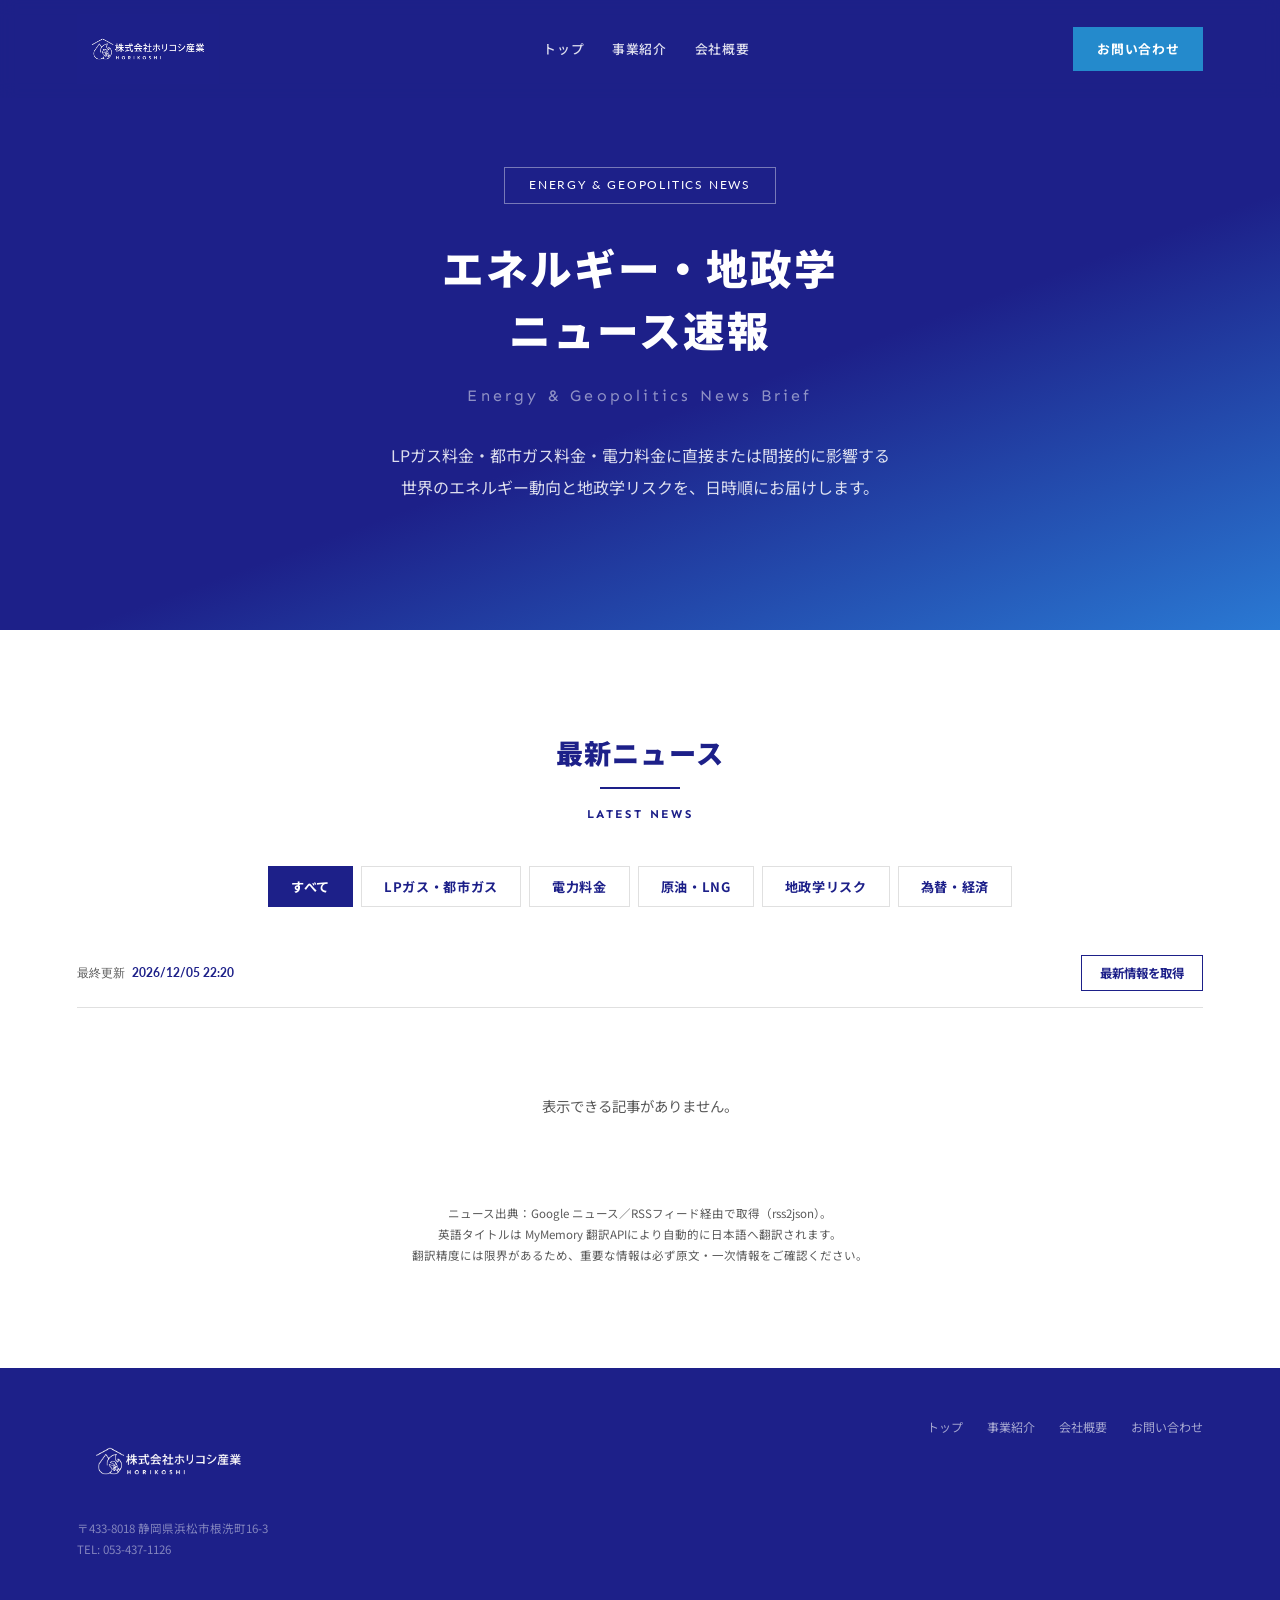
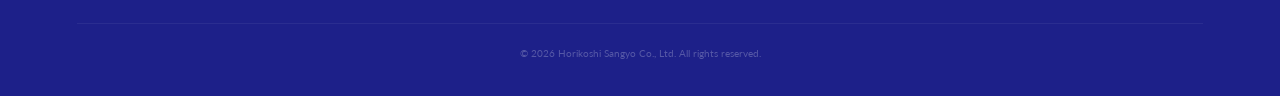
==== index.html @ 0e4b800c "test" ====
<!DOCTYPE html>
<html lang="ja">
<head>
  <meta charset="UTF-8">
  <meta name="viewport" content="width=device-width, initial-scale=1.0">
  <title>エネルギー・地政学ニュース | ホリコシ産業株式会社</title>
  <meta name="description" content="LPガス・都市ガス・電力料金に影響を与えるエネルギー・地政学ニュースを日本語で日時順にお届けします。">
  <link rel="icon" type="image/png" href="assets/images/favicon.png">

  <link rel="preconnect" href="https://fonts.googleapis.com">
  <link rel="preconnect" href="https://fonts.gstatic.com" crossorigin>
  <link href="https://fonts.googleapis.com/css2?family=Lato:ital,wght@0,300;0,400;0,700;0,900;1,300;1,400&family=Heebo:wght@400;500;700;900&family=Sen:wght@400;700;800&family=Noto+Sans+JP:wght@400;500;700;900&display=swap" rel="stylesheet">

  <link rel="stylesheet" href="assets/css/style.css">
</head>
<body>

  <!-- ===== Header ===== -->
  <header class="site-header">
    <div class="header-inner">
      <a href="index.html" class="logo">
        <img src="assets/images/logo2white-100.jpg" alt="株式会社ホリコシ産業" class="logo-img">
      </a>
      <nav class="header-nav" aria-label="メインナビゲーション">
        <a href="https://horikoshisangyo.com/">トップ</a>
        <a href="https://horikoshisangyo.com/#service">事業紹介</a>
        <a href="https://horikoshisangyo.com/#company">会社概要</a>
      </nav>
      <a href="https://horikoshisangyo.com/contact/" class="header-cta">お問い合わせ</a>
    </div>
  </header>

  <!-- ===== Hero ===== -->
  <section class="hero">
    <div class="hero-content">
      <div class="hero-label">ENERGY &amp; GEOPOLITICS NEWS</div>
      <h1 class="hero-title">エネルギー・地政学<br>ニュース速報</h1>
      <p class="hero-title-en">Energy &amp; Geopolitics News Brief</p>
      <p class="hero-subtitle">
        LPガス料金・都市ガス料金・電力料金に直接または間接的に影響する<br>
        世界のエネルギー動向と地政学リスクを、日時順にお届けします。
      </p>
    </div>
  </section>

  <!-- ===== News Section ===== -->
  <main class="section" id="news">
    <div class="container">

      <header class="section-heading center">
        <h2 class="ja-title">最新ニュース</h2>
        <div class="heading-line"></div>
        <p class="en-label">LATEST NEWS</p>
      </header>

      <!-- カテゴリタブ -->
      <nav class="category-tabs" id="categoryTabs" aria-label="カテゴリ"></nav>

      <!-- ツールバー -->
      <div class="news-toolbar">
        <div class="last-updated" id="lastUpdated">最終更新 <strong>—</strong></div>
        <button type="button" class="refresh-btn" id="refreshBtn" aria-label="ニュースを再取得">最新情報を取得</button>
      </div>

      <!-- 状態表示（ローディング/エラー/空） -->
      <div class="status-msg" id="newsStatus" role="status" aria-live="polite">
        <div class="spinner"></div>
        <div>ニュースを取得中...</div>
      </div>

      <!-- ニュース一覧 -->
      <ol class="news-list" id="newsList"></ol>

      <p class="source-note">
        ニュース出典：Google ニュース／RSSフィード経由で取得（rss2json）。<br>
        英語タイトルは MyMemory 翻訳APIにより自動的に日本語へ翻訳されます。<br>
        翻訳精度には限界があるため、重要な情報は必ず原文・一次情報をご確認ください。
      </p>
    </div>
  </main>

  <!-- ===== Footer ===== -->
  <footer class="site-footer">
    <div class="footer-inner">
      <div class="footer-brand">
        <img src="assets/images/logo2white-100.jpg" alt="株式会社ホリコシ産業" class="footer-logo-img">
        <p class="footer-address">
          〒433-8018 静岡県浜松市根洗町16-3<br>
          TEL: 053-437-1126
        </p>
      </div>
      <nav class="footer-nav" aria-label="フッターナビゲーション">
        <a href="https://horikoshisangyo.com/">トップ</a>
        <a href="https://horikoshisangyo.com/#service">事業紹介</a>
        <a href="https://horikoshisangyo.com/#company">会社概要</a>
        <a href="https://horikoshisangyo.com/contact/">お問い合わせ</a>
      </nav>
      <p class="footer-copy">&copy; 2026 Horikoshi Sangyo Co., Ltd. All rights reserved.</p>
    </div>
  </footer>

  <script src="assets/js/news.js"></script>
</body>
</html>
---- assets/css/style.css ----
/* ===========================================================
   ホリコシ産業 エネルギーニュース 共通スタイル
   既存LP（LPガス料金改定のお知らせ）のデザインスキームを継承
   =========================================================== */

/* ===== Reset & Base ===== */
*, *::before, *::after { margin: 0; padding: 0; box-sizing: border-box; }

:root {
  --color-primary: #1d2089;
  --color-primary-dark: #1d2089;
  --color-accent: #248acc;
  --color-accent-light: #00cae8;
  --color-white: #ffffff;
  --color-bg-sub: #f4f5f7;
  --color-text: #313131;
  --color-text-sub: #5a5a5a;
  --color-border: #e0e0e0;
  --font-ja: "Noto Sans JP", "Hiragino Kaku Gothic ProN", sans-serif;
  --font-en: "Lato", "Heebo", sans-serif;
  --font-en-display: "Sen", "Lato", sans-serif;
  --max-width: 1300px;
  --section-padding: clamp(60px, 8vw, 120px);
  --side-padding: clamp(5%, 6vw, 8%);
  --col-gap: 30px;
}

html { font-size: 16px; scroll-behavior: smooth; }

body {
  font-family: var(--font-ja);
  color: var(--color-text);
  line-height: 1.9;
  background: var(--color-white);
  -webkit-font-smoothing: antialiased;
}

img { max-width: 100%; height: auto; display: block; }
a { color: inherit; text-decoration: none; }

.container {
  max-width: var(--max-width);
  margin: 0 auto;
  padding-left: var(--side-padding);
  padding-right: var(--side-padding);
}

/* ===== Header ===== */
.site-header {
  position: fixed;
  top: 0; left: 0; right: 0;
  z-index: 1000;
  background: rgba(29, 32, 137, 0.97);
  backdrop-filter: blur(8px);
}

.header-inner {
  max-width: var(--max-width);
  margin: 0 auto;
  padding: 14px var(--side-padding);
  display: flex;
  align-items: center;
  justify-content: space-between;
}

.logo { display: flex; align-items: center; }
.logo-img { height: 70px; width: auto; }

.header-nav {
  display: flex;
  align-items: center;
  gap: 28px;
}

.header-nav a {
  color: var(--color-white);
  font-size: 0.8rem;
  font-weight: 500;
  letter-spacing: 0.05em;
  opacity: 0.85;
  transition: opacity 0.3s;
}
.header-nav a:hover { opacity: 1; }

.header-cta {
  display: inline-block;
  background: var(--color-accent);
  color: var(--color-white);
  padding: 10px 24px;
  font-size: 0.8rem;
  font-weight: 700;
  letter-spacing: 0.05em;
  transition: background 0.3s ease;
}
.header-cta:hover { background: var(--color-accent-light); }

/* ===== Hero ===== */
.hero {
  position: relative;
  min-height: 70vh;
  display: flex;
  align-items: center;
  justify-content: center;
  text-align: center;
  background: linear-gradient(160deg, var(--color-primary-dark) 0%, var(--color-primary) 60%, #2a79d3 100%);
  overflow: hidden;
  padding-top: 100px;
  padding-bottom: 60px;
}

.hero-content {
  position: relative;
  z-index: 1;
  color: var(--color-white);
  padding: 0 var(--side-padding);
  max-width: 900px;
}

.hero-label {
  display: inline-block;
  border: 1px solid rgba(255,255,255,0.4);
  color: var(--color-white);
  font-family: var(--font-en);
  font-size: 0.75rem;
  font-weight: 400;
  padding: 6px 24px;
  margin-bottom: 32px;
  letter-spacing: 0.15em;
}

.hero-title {
  font-family: var(--font-ja);
  font-size: clamp(1.6rem, 4.2vw, 2.6rem);
  font-weight: 900;
  line-height: 1.5;
  margin-bottom: 20px;
  letter-spacing: 0.05em;
}

.hero-title-en {
  font-family: var(--font-en-display);
  font-size: clamp(0.85rem, 1.5vw, 1rem);
  font-weight: 400;
  letter-spacing: 0.2em;
  opacity: 0.5;
  margin-bottom: 28px;
}

.hero-subtitle {
  font-size: clamp(0.9rem, 1.6vw, 1rem);
  font-weight: 400;
  opacity: 0.85;
  line-height: 2;
  margin: 0 auto;
}

/* ===== Section Heading ===== */
.section-heading {
  margin-bottom: 40px;
}
.section-heading.center { text-align: center; }

.ja-title {
  font-size: clamp(1.3rem, 2.6vw, 1.7rem);
  font-weight: 900;
  color: var(--color-primary);
  line-height: 1.5;
  letter-spacing: 0.04em;
}

.heading-line {
  width: 80px;
  height: 2px;
  background: var(--color-primary);
  margin: 14px 0;
}
.section-heading.center .heading-line { margin: 14px auto; }

.en-label {
  font-family: var(--font-en-display);
  font-size: 0.75rem;
  font-weight: 700;
  letter-spacing: 0.2em;
  text-transform: uppercase;
  color: var(--color-primary);
}

/* ===== Section ===== */
.section {
  padding: var(--section-padding) 0;
}
.section--gray { background: var(--color-bg-sub); }

/* ===== Category Tabs ===== */
.category-tabs {
  display: flex;
  flex-wrap: wrap;
  gap: 8px;
  justify-content: center;
  margin-bottom: 48px;
}

.tab-btn {
  background: var(--color-white);
  color: var(--color-primary);
  border: 1px solid var(--color-border);
  padding: 10px 22px;
  font-family: var(--font-ja);
  font-size: 0.82rem;
  font-weight: 700;
  letter-spacing: 0.05em;
  cursor: pointer;
  transition: all 0.25s ease;
  white-space: nowrap;
}

.tab-btn:hover {
  border-color: var(--color-primary);
}

.tab-btn.is-active {
  background: var(--color-primary);
  color: var(--color-white);
  border-color: var(--color-primary);
}

/* ===== Toolbar (refresh / last updated) ===== */
.news-toolbar {
  display: flex;
  justify-content: space-between;
  align-items: center;
  flex-wrap: wrap;
  gap: 12px;
  margin-bottom: 24px;
  padding-bottom: 16px;
  border-bottom: 1px solid var(--color-border);
}

.last-updated {
  font-size: 0.78rem;
  color: var(--color-text-sub);
  font-family: var(--font-en);
}
.last-updated strong {
  color: var(--color-primary);
  font-weight: 700;
  margin-left: 4px;
}

.refresh-btn {
  background: transparent;
  color: var(--color-primary);
  border: 1px solid var(--color-primary);
  padding: 8px 18px;
  font-family: var(--font-ja);
  font-size: 0.78rem;
  font-weight: 700;
  cursor: pointer;
  transition: all 0.25s;
}
.refresh-btn:hover {
  background: var(--color-primary);
  color: var(--color-white);
}
.refresh-btn:disabled {
  opacity: 0.5;
  cursor: not-allowed;
}

/* ===== News List ===== */
.news-list {
  list-style: none;
  display: grid;
  grid-template-columns: 1fr;
  gap: 0;
}

.news-item {
  border-bottom: 1px solid var(--color-border);
  padding: 24px 0;
  transition: background 0.2s;
}

.news-item:hover {
  background: rgba(36, 138, 204, 0.04);
}

.news-link {
  display: grid;
  grid-template-columns: 180px 1fr;
  gap: 24px;
  align-items: start;
}

.news-meta {
  font-family: var(--font-en);
  font-size: 0.78rem;
  color: var(--color-text-sub);
  line-height: 1.5;
}

.news-date {
  display: block;
  color: var(--color-primary);
  font-weight: 700;
  font-size: 0.85rem;
  margin-bottom: 4px;
}

.news-source {
  display: inline-block;
  font-size: 0.7rem;
  color: var(--color-text-sub);
  background: var(--color-bg-sub);
  padding: 2px 10px;
  margin-top: 4px;
  font-family: var(--font-ja);
}

.news-body h3 {
  font-size: 1rem;
  font-weight: 700;
  color: var(--color-text);
  line-height: 1.65;
  margin-bottom: 6px;
  transition: color 0.2s;
}

.news-link:hover h3 {
  color: var(--color-accent);
}

.news-body p {
  font-size: 0.85rem;
  color: var(--color-text-sub);
  line-height: 1.8;
  display: -webkit-box;
  -webkit-line-clamp: 2;
  -webkit-box-orient: vertical;
  overflow: hidden;
}

.news-translated-tag {
  display: inline-block;
  font-family: var(--font-en);
  font-size: 0.6rem;
  font-weight: 700;
  letter-spacing: 0.1em;
  color: var(--color-accent);
  background: rgba(36, 138, 204, 0.08);
  padding: 2px 8px;
  margin-left: 8px;
  vertical-align: middle;
}

/* ===== Loading / Error / Empty ===== */
.status-msg {
  text-align: center;
  padding: 60px 20px;
  color: var(--color-text-sub);
  font-size: 0.9rem;
}

.status-msg.is-error {
  color: #c0392b;
}

.spinner {
  display: inline-block;
  width: 28px;
  height: 28px;
  border: 3px solid var(--color-border);
  border-top-color: var(--color-primary);
  border-radius: 50%;
  animation: spin 0.8s linear infinite;
  margin-bottom: 12px;
}

@keyframes spin {
  to { transform: rotate(360deg); }
}

/* ===== Source Note ===== */
.source-note {
  font-size: 0.72rem;
  color: var(--color-text-sub);
  margin-top: 24px;
  text-align: center;
  line-height: 1.8;
}
.source-note a {
  color: var(--color-accent);
  text-decoration: underline;
}

/* ===== Footer ===== */
.site-footer {
  background: var(--color-primary-dark);
  padding: 48px 0 32px;
}

.footer-inner {
  max-width: var(--max-width);
  margin: 0 auto;
  padding: 0 var(--side-padding);
  display: flex;
  justify-content: space-between;
  align-items: flex-start;
  flex-wrap: wrap;
  gap: 32px;
}

.footer-brand .footer-logo-img {
  height: 90px;
  width: auto;
  margin-bottom: 4px;
}

.footer-brand .footer-address {
  font-size: 0.72rem;
  color: rgba(255,255,255,0.45);
  line-height: 1.8;
  margin-top: 12px;
}

.footer-nav { display: flex; gap: 24px; flex-wrap: wrap; }

.footer-nav a {
  color: rgba(255,255,255,0.6);
  font-size: 0.75rem;
  transition: color 0.3s;
}
.footer-nav a:hover { color: var(--color-white); }

.footer-copy {
  width: 100%;
  text-align: center;
  font-family: var(--font-en);
  font-size: 0.65rem;
  color: rgba(255,255,255,0.25);
  margin-top: 32px;
  padding-top: 20px;
  border-top: 1px solid rgba(255,255,255,0.06);
}

/* ===== Responsive ===== */
@media (max-width: 768px) {
  .header-nav { display: none; }
  .logo-img { height: 50px; }

  .news-link {
    grid-template-columns: 1fr;
    gap: 8px;
  }
  .news-meta { display: flex; flex-wrap: wrap; gap: 8px; align-items: center; }
  .news-date { margin-bottom: 0; }
  .news-source { margin-top: 0; }

  .footer-inner { flex-direction: column; align-items: center; text-align: center; }
  .footer-nav { justify-content: center; }
}

@media (max-width: 480px) {
  .header-cta { padding: 8px 14px; font-size: 0.72rem; }
  .hero-label { font-size: 0.65rem; padding: 5px 16px; }
  .tab-btn { padding: 8px 16px; font-size: 0.76rem; }
}
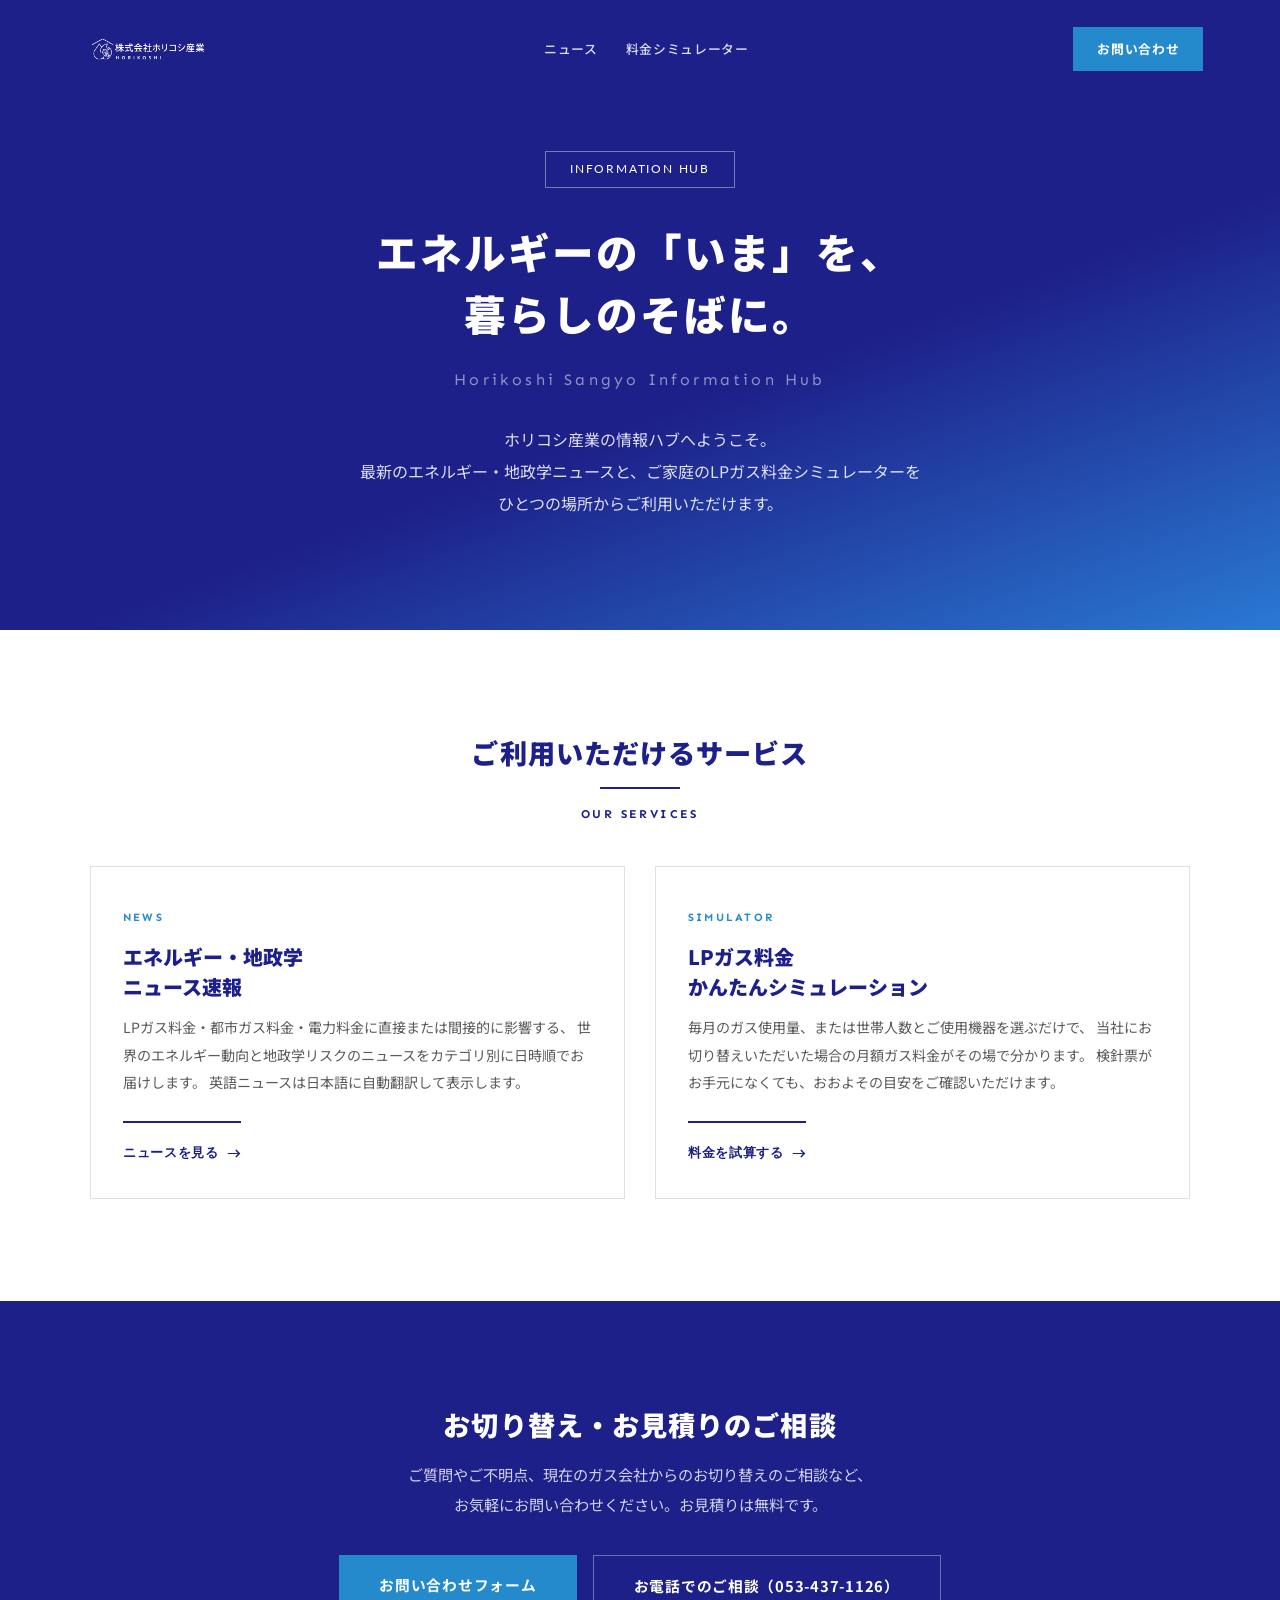
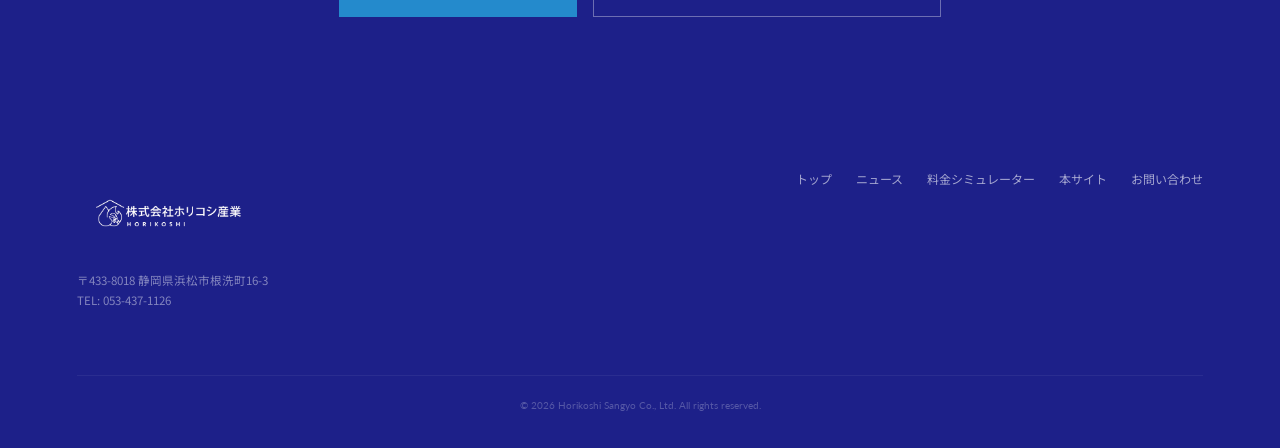
==== commit 4393280a: "renew" ====
--- a/index.html
+++ b/index.html
@@ -3,8 +3,8 @@
 <head>
   <meta charset="UTF-8">
   <meta name="viewport" content="width=device-width, initial-scale=1.0">
-  <title>エネルギー・地政学ニュース | ホリコシ産業株式会社</title>
-  <meta name="description" content="LPガス・都市ガス・電力料金に影響を与えるエネルギー・地政学ニュースを日本語で日時順にお届けします。">
+  <title>ホリコシ産業株式会社 | LPガス・エネルギー情報ハブ</title>
+  <meta name="description" content="静岡県浜松市のLPガス販売・工事業 株式会社ホリコシ産業の情報ハブ。エネルギー・地政学ニュース、LPガス料金シミュレーターをご利用いただけます。">
   <link rel="icon" type="image/png" href="assets/images/favicon.png">
 
   <link rel="preconnect" href="https://fonts.googleapis.com">
@@ -22,9 +22,8 @@
         <img src="assets/images/logo2white-100.jpg" alt="株式会社ホリコシ産業" class="logo-img">
       </a>
       <nav class="header-nav" aria-label="メインナビゲーション">
-        <a href="https://horikoshisangyo.com/">トップ</a>
-        <a href="https://horikoshisangyo.com/#service">事業紹介</a>
-        <a href="https://horikoshisangyo.com/#company">会社概要</a>
+        <a href="news/index.html">ニュース</a>
+        <a href="simulator/index.html">料金シミュレーター</a>
       </nav>
       <a href="https://horikoshisangyo.com/contact/" class="header-cta">お問い合わせ</a>
     </div>
@@ -33,51 +32,66 @@
   <!-- ===== Hero ===== -->
   <section class="hero">
     <div class="hero-content">
-      <div class="hero-label">ENERGY &amp; GEOPOLITICS NEWS</div>
-      <h1 class="hero-title">エネルギー・地政学<br>ニュース速報</h1>
-      <p class="hero-title-en">Energy &amp; Geopolitics News Brief</p>
+      <div class="hero-label">INFORMATION HUB</div>
+      <h1 class="hero-title">エネルギーの「いま」を、<br>暮らしのそばに。</h1>
+      <p class="hero-title-en">Horikoshi Sangyo Information Hub</p>
       <p class="hero-subtitle">
-        LPガス料金・都市ガス料金・電力料金に直接または間接的に影響する<br>
-        世界のエネルギー動向と地政学リスクを、日時順にお届けします。
+        ホリコシ産業の情報ハブへようこそ。<br>
+        最新のエネルギー・地政学ニュースと、ご家庭のLPガス料金シミュレーターを<br>
+        ひとつの場所からご利用いただけます。
       </p>
     </div>
   </section>
 
-  <!-- ===== News Section ===== -->
-  <main class="section" id="news">
+  <!-- ===== Service Cards ===== -->
+  <main class="section" id="services">
     <div class="container">
-
       <header class="section-heading center">
-        <h2 class="ja-title">最新ニュース</h2>
+        <h2 class="ja-title">ご利用いただけるサービス</h2>
         <div class="heading-line"></div>
-        <p class="en-label">LATEST NEWS</p>
+        <p class="en-label">OUR SERVICES</p>
       </header>
 
-      <!-- カテゴリタブ -->
-      <nav class="category-tabs" id="categoryTabs" aria-label="カテゴリ"></nav>
+      <div class="service-cards">
+        <a href="news/index.html" class="service-card">
+          <div class="service-card-tag">NEWS</div>
+          <h3>エネルギー・地政学<br>ニュース速報</h3>
+          <p>
+            LPガス料金・都市ガス料金・電力料金に直接または間接的に影響する、
+            世界のエネルギー動向と地政学リスクのニュースをカテゴリ別に日時順でお届けします。
+            英語ニュースは日本語に自動翻訳して表示します。
+          </p>
+          <span class="service-card-cta">ニュースを見る</span>
+        </a>
 
-      <!-- ツールバー -->
-      <div class="news-toolbar">
-        <div class="last-updated" id="lastUpdated">最終更新 <strong>—</strong></div>
-        <button type="button" class="refresh-btn" id="refreshBtn" aria-label="ニュースを再取得">最新情報を取得</button>
+        <a href="simulator/index.html" class="service-card">
+          <div class="service-card-tag">SIMULATOR</div>
+          <h3>LPガス料金<br>かんたんシミュレーション</h3>
+          <p>
+            毎月のガス使用量、または世帯人数とご使用機器を選ぶだけで、
+            当社にお切り替えいただいた場合の月額ガス料金がその場で分かります。
+            検針票がお手元になくても、おおよその目安をご確認いただけます。
+          </p>
+          <span class="service-card-cta">料金を試算する</span>
+        </a>
       </div>
-
-      <!-- 状態表示（ローディング/エラー/空） -->
-      <div class="status-msg" id="newsStatus" role="status" aria-live="polite">
-        <div class="spinner"></div>
-        <div>ニュースを取得中...</div>
-      </div>
-
-      <!-- ニュース一覧 -->
-      <ol class="news-list" id="newsList"></ol>
-
-      <p class="source-note">
-        ニュース出典：Google ニュース／RSSフィード経由で取得（rss2json）。<br>
-        英語タイトルは MyMemory 翻訳APIにより自動的に日本語へ翻訳されます。<br>
-        翻訳精度には限界があるため、重要な情報は必ず原文・一次情報をご確認ください。
-      </p>
     </div>
   </main>
+
+  <!-- ===== CTA ===== -->
+  <section class="cta-section" id="cta">
+    <div class="container">
+      <h2 class="ja-title">お切り替え・お見積りのご相談</h2>
+      <p class="cta-text">
+        ご質問やご不明点、現在のガス会社からのお切り替えのご相談など、<br>
+        お気軽にお問い合わせください。お見積りは無料です。
+      </p>
+      <div class="cta-buttons">
+        <a href="https://horikoshisangyo.com/contact/" class="btn btn--accent">お問い合わせフォーム</a>
+        <a href="tel:053-437-1126" class="btn btn--outline">お電話でのご相談（053-437-1126）</a>
+      </div>
+    </div>
+  </section>
 
   <!-- ===== Footer ===== -->
   <footer class="site-footer">
@@ -90,15 +104,15 @@
         </p>
       </div>
       <nav class="footer-nav" aria-label="フッターナビゲーション">
-        <a href="https://horikoshisangyo.com/">トップ</a>
-        <a href="https://horikoshisangyo.com/#service">事業紹介</a>
-        <a href="https://horikoshisangyo.com/#company">会社概要</a>
+        <a href="index.html">トップ</a>
+        <a href="news/index.html">ニュース</a>
+        <a href="simulator/index.html">料金シミュレーター</a>
+        <a href="https://horikoshisangyo.com/">本サイト</a>
         <a href="https://horikoshisangyo.com/contact/">お問い合わせ</a>
       </nav>
       <p class="footer-copy">&copy; 2026 Horikoshi Sangyo Co., Ltd. All rights reserved.</p>
     </div>
   </footer>
 
-  <script src="assets/js/news.js"></script>
 </body>
 </html>
--- a/assets/css/style.css
+++ b/assets/css/style.css
@@ -443,6 +443,679 @@
   border-top: 1px solid rgba(255,255,255,0.06);
 }
 
+/* ===== Section variants ===== */
+.section--dark {
+  background: linear-gradient(160deg, var(--color-primary-dark) 0%, var(--color-primary) 100%);
+  color: var(--color-white);
+}
+.section--dark .ja-title { color: var(--color-white); }
+.section--dark .en-label { color: var(--color-accent-light); }
+.section--dark .heading-line { background: var(--color-accent-light); }
+
+/* ===== Buttons (LP共通) ===== */
+.btn {
+  display: inline-block;
+  padding: 16px 40px;
+  font-size: 0.92rem;
+  font-weight: 700;
+  letter-spacing: 0.05em;
+  transition: all 0.3s ease;
+  cursor: pointer;
+  border: none;
+  font-family: var(--font-ja);
+  text-align: center;
+}
+
+.btn--accent {
+  background: var(--color-accent);
+  color: var(--color-white);
+}
+.btn--accent:hover {
+  background: var(--color-accent-light);
+  transform: translateY(-2px);
+  box-shadow: 0 4px 16px rgba(36, 138, 204, 0.35);
+}
+
+.btn--outline {
+  background: transparent;
+  color: var(--color-white);
+  border: 1px solid rgba(255,255,255,0.35);
+}
+.btn--outline:hover {
+  border-color: var(--color-white);
+  background: rgba(255,255,255,0.05);
+}
+
+.btn--primary-outline {
+  background: transparent;
+  color: var(--color-primary);
+  border: 1px solid var(--color-primary);
+}
+.btn--primary-outline:hover {
+  background: var(--color-primary);
+  color: var(--color-white);
+}
+
+/* ===== CTA Section ===== */
+.cta-section {
+  padding: var(--section-padding) 0;
+  background: linear-gradient(160deg, var(--color-primary-dark) 0%, var(--color-primary) 100%);
+  text-align: center;
+  color: var(--color-white);
+}
+.cta-section .ja-title { color: var(--color-white); margin-bottom: 14px; }
+
+.cta-text {
+  font-size: 0.95rem;
+  opacity: 0.8;
+  margin-bottom: 36px;
+  line-height: 2;
+}
+
+.cta-buttons {
+  display: flex;
+  gap: 16px;
+  justify-content: center;
+  flex-wrap: wrap;
+}
+
+/* ===========================================================
+   Hub (root index.html) — サービスカード
+   =========================================================== */
+.service-cards {
+  display: grid;
+  grid-template-columns: repeat(auto-fit, minmax(320px, 1fr));
+  gap: var(--col-gap);
+  max-width: 1100px;
+  margin: 0 auto;
+}
+
+.service-card {
+  background: var(--color-white);
+  border: 1px solid var(--color-border);
+  padding: 40px 32px 32px;
+  display: flex;
+  flex-direction: column;
+  transition: transform 0.3s ease, box-shadow 0.3s ease, border-color 0.3s ease;
+  text-align: left;
+}
+
+.service-card:hover {
+  transform: translateY(-4px);
+  box-shadow: 0 12px 32px rgba(29, 32, 137, 0.10);
+  border-color: var(--color-accent);
+}
+
+.service-card-tag {
+  font-family: var(--font-en-display);
+  font-size: 0.7rem;
+  font-weight: 700;
+  letter-spacing: 0.2em;
+  color: var(--color-accent);
+  text-transform: uppercase;
+  margin-bottom: 14px;
+}
+
+.service-card h3 {
+  font-size: 1.25rem;
+  font-weight: 900;
+  color: var(--color-primary);
+  line-height: 1.5;
+  margin-bottom: 12px;
+}
+
+.service-card p {
+  font-size: 0.88rem;
+  color: var(--color-text-sub);
+  line-height: 1.95;
+  margin-bottom: 24px;
+  flex: 1;
+}
+
+.service-card-cta {
+  display: inline-flex;
+  align-items: center;
+  gap: 8px;
+  font-family: var(--font-en);
+  font-size: 0.82rem;
+  font-weight: 700;
+  letter-spacing: 0.05em;
+  color: var(--color-primary);
+  border-top: 2px solid var(--color-primary);
+  padding-top: 16px;
+  margin-top: auto;
+  align-self: flex-start;
+  transition: color 0.2s, border-color 0.2s;
+}
+
+.service-card:hover .service-card-cta {
+  color: var(--color-accent);
+  border-top-color: var(--color-accent);
+}
+
+.service-card-cta::after {
+  content: '→';
+  font-size: 1.1em;
+  transition: transform 0.2s;
+}
+
+.service-card:hover .service-card-cta::after {
+  transform: translateX(4px);
+}
+
+/* ===========================================================
+   LPガス料金シミュレーター
+   =========================================================== */
+.sim-wrap {
+  max-width: 920px;
+  margin: 0 auto;
+  background: var(--color-white);
+  border: 1px solid var(--color-border);
+  box-shadow: 0 8px 40px rgba(29, 32, 137, 0.06);
+}
+
+.sim-tabs {
+  display: grid;
+  grid-template-columns: 1fr 1fr;
+}
+
+.sim-tab {
+  padding: 22px 16px;
+  background: var(--color-bg-sub);
+  border: none;
+  font-family: var(--font-ja);
+  font-size: 0.95rem;
+  font-weight: 700;
+  color: var(--color-text-sub);
+  cursor: pointer;
+  transition: all 0.3s;
+  border-bottom: 3px solid transparent;
+}
+
+.sim-tab.active {
+  background: var(--color-white);
+  color: var(--color-primary);
+  border-bottom-color: var(--color-accent);
+}
+
+.sim-tab:not(.active):hover { background: #ebedf1; }
+
+.sim-tab-num {
+  display: inline-flex;
+  align-items: center;
+  justify-content: center;
+  width: 24px;
+  height: 24px;
+  border-radius: 50%;
+  background: var(--color-primary);
+  color: var(--color-white);
+  font-family: var(--font-en);
+  font-size: 0.7rem;
+  font-weight: 700;
+  margin-right: 10px;
+  vertical-align: middle;
+}
+
+.sim-panel { display: none; padding: clamp(28px, 5vw, 56px); }
+.sim-panel.active { display: block; }
+
+.sim-section { margin-bottom: 36px; }
+
+.sim-section-title {
+  font-size: 1rem;
+  font-weight: 700;
+  color: var(--color-primary);
+  margin-bottom: 8px;
+  display: flex;
+  align-items: center;
+  gap: 10px;
+}
+
+.sim-section-desc {
+  font-size: 0.85rem;
+  color: var(--color-text-sub);
+  margin-bottom: 22px;
+  line-height: 1.85;
+}
+
+/* --- Direct input --- */
+.direct-input-row {
+  display: flex;
+  align-items: stretch;
+  gap: 0;
+  max-width: 480px;
+  border: 2px solid var(--color-primary);
+}
+
+.direct-input-row input {
+  flex: 1;
+  border: none;
+  padding: 18px 20px;
+  font-family: var(--font-en);
+  font-size: 1.6rem;
+  font-weight: 700;
+  color: var(--color-primary);
+  text-align: right;
+  outline: none;
+  background: var(--color-white);
+  width: 100%;
+  min-width: 0;
+}
+
+.direct-input-row .unit {
+  display: inline-flex;
+  align-items: center;
+  justify-content: center;
+  padding: 0 22px;
+  background: var(--color-primary);
+  color: var(--color-white);
+  font-weight: 700;
+  font-size: 0.95rem;
+  letter-spacing: 0.05em;
+}
+
+.quick-buttons {
+  display: flex;
+  flex-wrap: wrap;
+  gap: 10px;
+  margin-top: 14px;
+}
+
+.quick-btn {
+  padding: 8px 18px;
+  background: var(--color-white);
+  border: 1px solid var(--color-border);
+  font-family: var(--font-ja);
+  font-size: 0.78rem;
+  font-weight: 500;
+  color: var(--color-text-sub);
+  cursor: pointer;
+  transition: all 0.2s;
+}
+
+.quick-btn:hover {
+  border-color: var(--color-accent);
+  color: var(--color-primary);
+  background: rgba(36, 138, 204, 0.04);
+}
+
+/* --- People selector --- */
+.people-grid {
+  display: grid;
+  grid-template-columns: repeat(5, 1fr);
+  gap: 10px;
+}
+
+.people-btn {
+  padding: 18px 8px;
+  background: var(--color-white);
+  border: 2px solid var(--color-border);
+  font-family: var(--font-ja);
+  font-weight: 700;
+  cursor: pointer;
+  transition: all 0.2s;
+  display: flex;
+  flex-direction: column;
+  align-items: center;
+  gap: 4px;
+}
+
+.people-btn .num {
+  font-family: var(--font-en);
+  font-size: 1.4rem;
+  color: var(--color-primary);
+}
+
+.people-btn .lbl {
+  font-size: 0.72rem;
+  color: var(--color-text-sub);
+  font-weight: 500;
+}
+
+.people-btn.active {
+  border-color: var(--color-accent);
+  background: rgba(36, 138, 204, 0.06);
+}
+.people-btn.active .num { color: var(--color-accent); }
+.people-btn.active .lbl { color: var(--color-primary); }
+
+/* --- Equipment checkboxes --- */
+.eq-grid {
+  display: grid;
+  grid-template-columns: 1fr 1fr;
+  gap: 12px;
+}
+
+.eq-item {
+  display: flex;
+  align-items: flex-start;
+  gap: 12px;
+  padding: 16px 18px;
+  background: var(--color-white);
+  border: 2px solid var(--color-border);
+  cursor: pointer;
+  transition: all 0.2s;
+}
+
+.eq-item:hover { border-color: var(--color-accent); }
+.eq-item.checked {
+  border-color: var(--color-accent);
+  background: rgba(36, 138, 204, 0.06);
+}
+
+.eq-item input[type="checkbox"] {
+  margin-top: 4px;
+  accent-color: var(--color-accent);
+  width: 18px;
+  height: 18px;
+  flex-shrink: 0;
+}
+
+.eq-item-title {
+  font-size: 0.92rem;
+  font-weight: 700;
+  color: var(--color-primary);
+  margin-bottom: 4px;
+  line-height: 1.4;
+}
+
+.eq-item-note {
+  font-size: 0.75rem;
+  color: var(--color-text-sub);
+  line-height: 1.5;
+}
+
+/* --- Result box --- */
+.result-box {
+  background: linear-gradient(160deg, var(--color-primary-dark) 0%, var(--color-primary) 100%);
+  color: var(--color-white);
+  padding: 40px clamp(24px, 4vw, 48px);
+  margin-top: 16px;
+}
+
+.result-label {
+  font-family: var(--font-en);
+  font-size: 0.7rem;
+  font-weight: 700;
+  letter-spacing: 0.2em;
+  color: var(--color-accent-light);
+  text-transform: uppercase;
+  margin-bottom: 6px;
+}
+
+.result-heading {
+  font-size: 1rem;
+  font-weight: 700;
+  margin-bottom: 22px;
+}
+
+.result-main {
+  display: flex;
+  align-items: baseline;
+  gap: 8px;
+  flex-wrap: wrap;
+  margin-bottom: 8px;
+}
+
+.result-amount {
+  font-family: var(--font-en);
+  font-size: clamp(2.4rem, 6vw, 3.8rem);
+  font-weight: 900;
+  line-height: 1;
+  color: var(--color-white);
+}
+
+.result-currency {
+  font-family: var(--font-ja);
+  font-size: 1.2rem;
+  font-weight: 700;
+}
+
+.result-period {
+  font-size: 0.82rem;
+  opacity: 0.7;
+  margin-left: 4px;
+}
+
+.result-sub {
+  font-size: 0.85rem;
+  opacity: 0.8;
+  margin-bottom: 28px;
+}
+
+.result-detail {
+  background: rgba(255, 255, 255, 0.06);
+  padding: 22px 24px;
+  border-left: 3px solid var(--color-accent-light);
+}
+
+.result-detail-title {
+  font-size: 0.78rem;
+  font-weight: 700;
+  letter-spacing: 0.08em;
+  color: var(--color-accent-light);
+  margin-bottom: 14px;
+}
+
+.result-detail-row {
+  display: flex;
+  justify-content: space-between;
+  align-items: baseline;
+  padding: 6px 0;
+  font-size: 0.88rem;
+}
+
+.result-detail-row .label { opacity: 0.85; }
+.result-detail-row .value {
+  font-family: var(--font-en);
+  font-weight: 700;
+}
+
+.result-detail-row.total {
+  border-top: 1px solid rgba(255, 255, 255, 0.15);
+  margin-top: 6px;
+  padding-top: 12px;
+  font-weight: 700;
+}
+
+.result-note {
+  font-size: 0.72rem;
+  opacity: 0.55;
+  margin-top: 16px;
+  line-height: 1.7;
+}
+
+/* --- Plan card --- */
+.plan-card {
+  max-width: 760px;
+  margin: 0 auto;
+  background: var(--color-white);
+  border: 1px solid var(--color-border);
+  padding: 36px clamp(24px, 4vw, 48px);
+}
+
+.plan-card h3 {
+  font-size: 1.1rem;
+  font-weight: 700;
+  color: var(--color-primary);
+  margin-bottom: 16px;
+}
+
+.plan-table {
+  width: 100%;
+  border-collapse: collapse;
+}
+
+.plan-table th, .plan-table td {
+  padding: 14px 16px;
+  text-align: left;
+  font-size: 0.88rem;
+  border-bottom: 1px solid var(--color-border);
+}
+
+.plan-table th {
+  background: var(--color-bg-sub);
+  color: var(--color-primary);
+  font-weight: 700;
+  font-size: 0.82rem;
+  letter-spacing: 0.05em;
+}
+
+.plan-table td.num {
+  font-family: var(--font-en);
+  font-weight: 700;
+  color: var(--color-primary);
+  text-align: right;
+}
+
+.plan-note {
+  font-size: 0.78rem;
+  color: var(--color-text-sub);
+  margin-top: 18px;
+  line-height: 1.85;
+}
+
+/* --- Steps --- */
+.steps {
+  display: grid;
+  grid-template-columns: repeat(auto-fit, minmax(200px, 1fr));
+  gap: var(--col-gap);
+}
+
+.step-card {
+  background: var(--color-white);
+  border: 1px solid var(--color-border);
+  padding: 32px 24px;
+  text-align: center;
+  transition: transform 0.3s ease, box-shadow 0.3s ease;
+}
+
+.step-card:hover {
+  transform: translateY(-4px);
+  box-shadow: 0 8px 24px rgba(29, 32, 135, 0.08);
+}
+
+.step-num {
+  font-family: var(--font-en);
+  font-size: 0.7rem;
+  font-weight: 700;
+  letter-spacing: 0.15em;
+  color: var(--color-accent);
+  margin-bottom: 12px;
+}
+
+.step-card h4 {
+  font-size: 1rem;
+  font-weight: 700;
+  color: var(--color-primary);
+  margin-bottom: 10px;
+}
+
+.step-card p {
+  font-size: 0.82rem;
+  color: var(--color-text-sub);
+  line-height: 1.85;
+}
+
+/* --- Disclaimer --- */
+.disclaimer {
+  max-width: 760px;
+  margin: 36px auto 0;
+  padding: 22px 26px;
+  background: var(--color-bg-sub);
+  border-left: 3px solid var(--color-text-sub);
+}
+
+.disclaimer p {
+  font-size: 0.78rem;
+  color: var(--color-text-sub);
+  line-height: 1.8;
+}
+
+/* ===========================================================
+   値上げ影響シミュレーター 専用スタイル
+   =========================================================== */
+.info-banner {
+  max-width: 920px;
+  margin: 0 auto 40px;
+  padding: 24px 28px;
+  background: var(--color-white);
+  border: 1px solid var(--color-border);
+  border-left: 4px solid var(--color-accent);
+}
+
+.info-banner-tag {
+  display: inline-block;
+  font-family: var(--font-en);
+  font-size: 0.65rem;
+  font-weight: 700;
+  letter-spacing: 0.2em;
+  color: var(--color-accent);
+  background: rgba(36, 138, 204, 0.08);
+  padding: 3px 10px;
+  margin-bottom: 10px;
+}
+
+.info-banner p {
+  font-size: 0.88rem;
+  color: var(--color-text);
+  line-height: 1.95;
+}
+
+.info-banner strong {
+  color: var(--color-primary);
+}
+
+.inc-rate-tax-note {
+  margin-top: 10px;
+  font-size: 0.82rem;
+  color: var(--color-text-sub);
+}
+
+.inc-rate-tax-note strong {
+  color: var(--color-primary);
+  font-family: var(--font-en);
+  font-size: 1rem;
+}
+
+/* --- 参考表 --- */
+.ref-block {
+  max-width: 920px;
+  margin: 48px auto 0;
+}
+
+.ref-title {
+  font-size: 1.05rem;
+  font-weight: 700;
+  color: var(--color-primary);
+  margin-bottom: 8px;
+}
+
+.ref-note {
+  font-size: 0.82rem;
+  color: var(--color-text-sub);
+  line-height: 1.85;
+  margin-bottom: 20px;
+}
+
+.ref-note strong {
+  color: var(--color-primary);
+  font-family: var(--font-en);
+}
+
+.ref-table-wrap {
+  overflow-x: auto;
+  background: var(--color-white);
+  border: 1px solid var(--color-border);
+}
+
+.ref-table { min-width: 560px; }
+
+.ref-table td.persona {
+  font-size: 0.82rem;
+  color: var(--color-text-sub);
+}
+
 /* ===== Responsive ===== */
 @media (max-width: 768px) {
   .header-nav { display: none; }
@@ -456,6 +1129,11 @@
   .news-date { margin-bottom: 0; }
   .news-source { margin-top: 0; }
 
+  .sim-tab { padding: 16px 8px; font-size: 0.82rem; }
+  .sim-tab-num { width: 20px; height: 20px; font-size: 0.6rem; margin-right: 6px; }
+  .people-grid { grid-template-columns: repeat(3, 1fr); }
+  .eq-grid { grid-template-columns: 1fr; }
+
   .footer-inner { flex-direction: column; align-items: center; text-align: center; }
   .footer-nav { justify-content: center; }
 }
@@ -464,4 +1142,6 @@
   .header-cta { padding: 8px 14px; font-size: 0.72rem; }
   .hero-label { font-size: 0.65rem; padding: 5px 16px; }
   .tab-btn { padding: 8px 16px; font-size: 0.76rem; }
-}
+  .direct-input-row input { font-size: 1.3rem; padding: 14px 16px; }
+  .btn { padding: 14px 28px; font-size: 0.85rem; }
+}
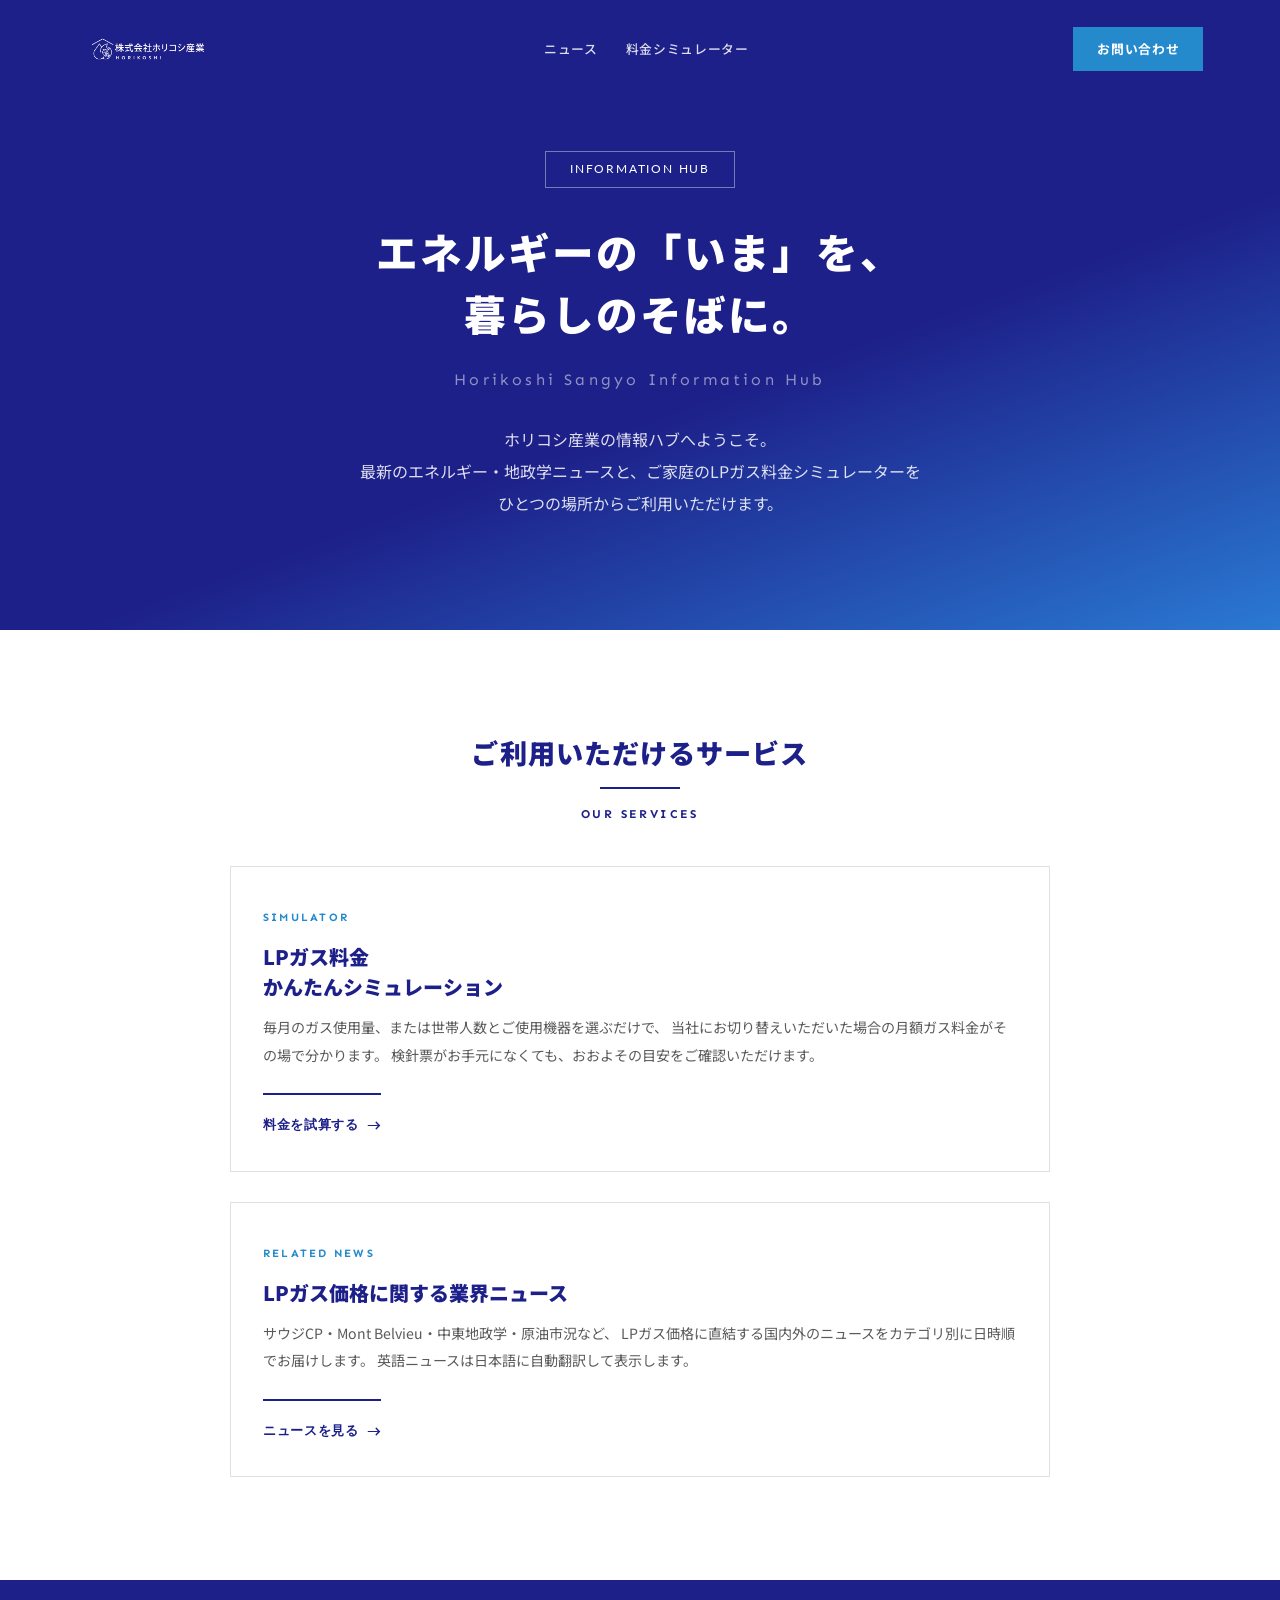
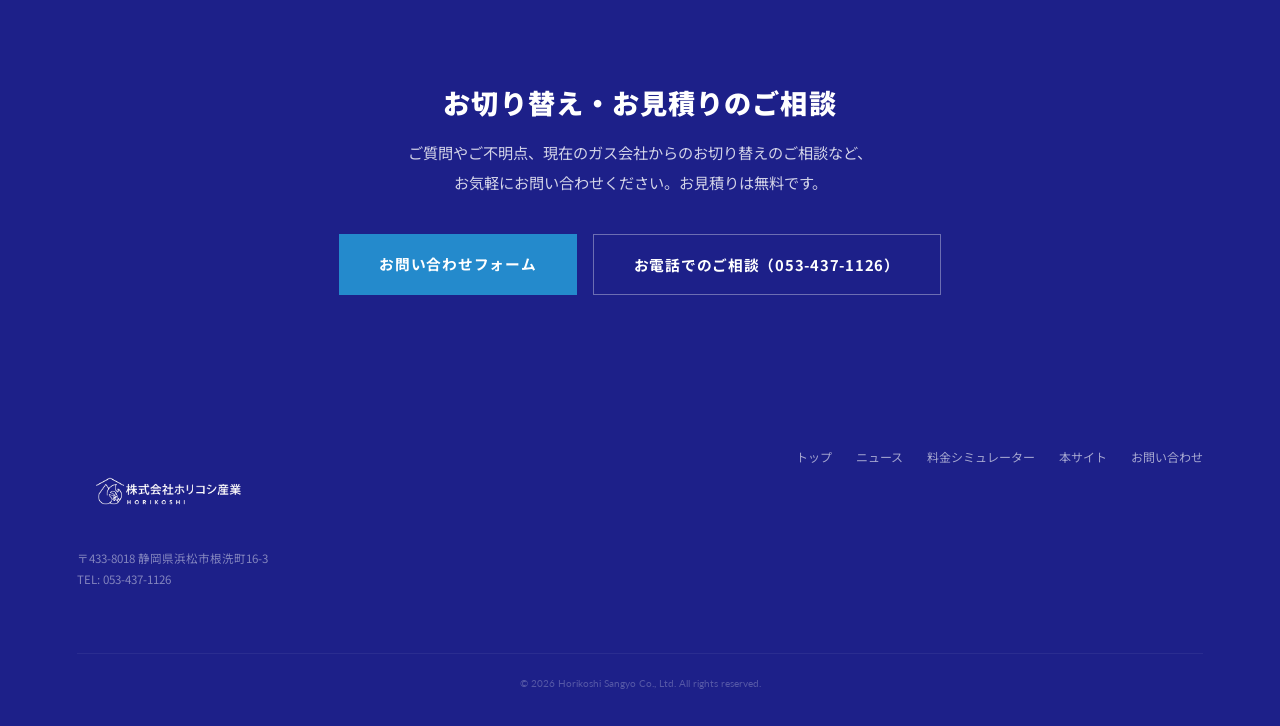
==== commit 8c56698a: "file name change" ====
--- a/index.html
+++ b/index.html
@@ -36,8 +36,8 @@
       <h1 class="hero-title">エネルギーの「いま」を、<br>暮らしのそばに。</h1>
       <p class="hero-title-en">Horikoshi Sangyo Information Hub</p>
       <p class="hero-subtitle">
-        ホリコシ産業の情報ハブへようこそ。<br>
-        最新のエネルギー・地政学ニュースと、ご家庭のLPガス料金シミュレーターを<br>
+        ホリコシ産業の情報ハブへようこそ。<br class="br-pc">
+        最新のエネルギー・地政学ニュースと、ご家庭のLPガス料金シミュレーターを<br class="br-pc">
         ひとつの場所からご利用いただけます。
       </p>
     </div>
@@ -52,18 +52,7 @@
         <p class="en-label">OUR SERVICES</p>
       </header>
 
-      <div class="service-cards">
-        <a href="news/index.html" class="service-card">
-          <div class="service-card-tag">NEWS</div>
-          <h3>エネルギー・地政学<br>ニュース速報</h3>
-          <p>
-            LPガス料金・都市ガス料金・電力料金に直接または間接的に影響する、
-            世界のエネルギー動向と地政学リスクのニュースをカテゴリ別に日時順でお届けします。
-            英語ニュースは日本語に自動翻訳して表示します。
-          </p>
-          <span class="service-card-cta">ニュースを見る</span>
-        </a>
-
+      <div class="service-cards service-cards--stacked">
         <a href="simulator/index.html" class="service-card">
           <div class="service-card-tag">SIMULATOR</div>
           <h3>LPガス料金<br>かんたんシミュレーション</h3>
@@ -74,6 +63,17 @@
           </p>
           <span class="service-card-cta">料金を試算する</span>
         </a>
+
+        <a href="news/index.html" class="service-card">
+          <div class="service-card-tag">RELATED NEWS</div>
+          <h3>LPガス価格に関する業界ニュース</h3>
+          <p>
+            サウジCP・Mont Belvieu・中東地政学・原油市況など、
+            LPガス価格に直結する国内外のニュースをカテゴリ別に日時順でお届けします。
+            英語ニュースは日本語に自動翻訳して表示します。
+          </p>
+          <span class="service-card-cta">ニュースを見る</span>
+        </a>
       </div>
     </div>
   </main>
@@ -83,7 +83,7 @@
     <div class="container">
       <h2 class="ja-title">お切り替え・お見積りのご相談</h2>
       <p class="cta-text">
-        ご質問やご不明点、現在のガス会社からのお切り替えのご相談など、<br>
+        ご質問やご不明点、現在のガス会社からのお切り替えのご相談など、<br class="br-pc">
         お気軽にお問い合わせください。お見積りは無料です。
       </p>
       <div class="cta-buttons">
--- a/assets/css/style.css
+++ b/assets/css/style.css
@@ -27,6 +27,12 @@
 
 html { font-size: 16px; scroll-behavior: smooth; }
 
+/* PC用の改行：スマホでは消す（長文を不自然な位置で折り返さないため） */
+.br-pc { display: inline; }
+@media (max-width: 768px) {
+  .br-pc { display: none; }
+}
+
 body {
   font-family: var(--font-ja);
   color: var(--color-text);
@@ -530,6 +536,12 @@
   margin: 0 auto;
 }
 
+/* 縦積み（上下並び）レイアウト：横画面でも1カラムで上下に並べる */
+.service-cards--stacked {
+  grid-template-columns: 1fr;
+  max-width: 820px;
+}
+
 .service-card {
   background: var(--color-white);
   border: 1px solid var(--color-border);
@@ -1116,6 +1128,505 @@
   color: var(--color-text-sub);
 }
 
+/* ===========================================================
+   LPガス vs オール電化 比較シミュレーター
+   =========================================================== */
+.comp-kwh-note {
+  margin-top: 14px;
+  font-size: 0.82rem;
+  color: var(--color-text-sub);
+  background: var(--color-bg-sub);
+  padding: 12px 16px;
+  border-left: 3px solid var(--color-accent);
+}
+
+.comp-kwh-note strong {
+  color: var(--color-primary);
+  font-family: var(--font-en);
+}
+
+.comp-result {
+  margin-top: 36px;
+  padding-top: 32px;
+  border-top: 1px dashed var(--color-border);
+}
+
+.comp-result-title {
+  font-size: 1rem;
+  font-weight: 700;
+  color: var(--color-primary);
+  margin-bottom: 8px;
+}
+
+.comp-result-desc {
+  font-size: 0.85rem;
+  color: var(--color-text-sub);
+  line-height: 1.95;
+  margin-bottom: 20px;
+}
+
+.comp-result-desc strong { color: var(--color-primary); }
+
+/* ---- 設備費ハイライトボックス ---- */
+.comp-equip-highlight {
+  display: grid;
+  grid-template-columns: 1fr auto 1fr;
+  gap: 0;
+  align-items: stretch;
+  background: var(--color-white);
+  border: 2px solid var(--color-primary);
+  margin-bottom: 16px;
+  overflow: hidden;
+}
+
+.comp-equip-side {
+  padding: 28px 24px 24px;
+  text-align: center;
+}
+
+.comp-equip-side--all {
+  background: var(--color-bg-sub);
+}
+
+.comp-equip-tag {
+  font-family: var(--font-en);
+  font-size: 0.7rem;
+  font-weight: 700;
+  letter-spacing: 0.2em;
+  color: var(--color-primary);
+  margin-bottom: 8px;
+}
+
+.comp-equip-side--all .comp-equip-tag { color: var(--color-text-sub); }
+
+.comp-equip-amount {
+  font-family: var(--font-en);
+  font-size: clamp(2rem, 5vw, 2.8rem);
+  font-weight: 900;
+  color: var(--color-primary);
+  line-height: 1;
+  display: inline-block;
+}
+
+.comp-equip-side--all .comp-equip-amount { color: var(--color-text); }
+
+.comp-equip-unit {
+  font-family: var(--font-ja);
+  font-size: 1rem;
+  font-weight: 700;
+  color: var(--color-primary);
+  margin-left: 4px;
+}
+
+.comp-equip-side--all .comp-equip-unit { color: var(--color-text); }
+
+.comp-equip-list {
+  list-style: none;
+  padding: 0;
+  margin: 14px 0 0;
+  font-size: 0.78rem;
+  color: var(--color-text-sub);
+  line-height: 1.7;
+}
+
+.comp-equip-vs {
+  background: linear-gradient(160deg, var(--color-primary-dark) 0%, var(--color-primary) 100%);
+  color: var(--color-white);
+  padding: 24px 28px;
+  text-align: center;
+  display: flex;
+  flex-direction: column;
+  justify-content: center;
+  align-items: center;
+  min-width: 200px;
+}
+
+.comp-equip-vs-label {
+  font-family: var(--font-en);
+  font-size: 0.7rem;
+  font-weight: 700;
+  letter-spacing: 0.2em;
+  color: var(--color-accent-light);
+  margin-bottom: 6px;
+}
+
+.comp-equip-vs-amount {
+  font-family: var(--font-en);
+  font-size: clamp(1.8rem, 4.5vw, 2.4rem);
+  font-weight: 900;
+  line-height: 1;
+}
+
+.comp-equip-vs-yen {
+  font-family: var(--font-ja);
+  font-size: 0.95rem;
+  font-weight: 700;
+  margin-left: 4px;
+}
+
+.comp-equip-vs-note {
+  font-size: 0.72rem;
+  margin-top: 12px;
+  opacity: 0.85;
+  line-height: 1.6;
+}
+
+/* 短期所有時の警告ボックス */
+.comp-short-term-warning {
+  background: #fff8e6;
+  border-left: 4px solid #e8a917;
+  padding: 18px 22px;
+  font-size: 0.85rem;
+  color: var(--color-text);
+  line-height: 1.95;
+  margin-top: 16px;
+}
+
+.comp-short-term-warning strong {
+  color: #b8770b;
+}
+
+/* ---- 期間タブ ---- */
+.period-tabs {
+  display: grid;
+  grid-template-columns: repeat(4, 1fr);
+  gap: 6px;
+  margin-bottom: 20px;
+}
+
+.period-tab {
+  background: var(--color-white);
+  border: 1px solid var(--color-border);
+  padding: 14px 8px;
+  font-family: var(--font-ja);
+  font-size: 0.85rem;
+  font-weight: 700;
+  color: var(--color-text-sub);
+  cursor: pointer;
+  transition: all 0.2s;
+}
+
+.period-tab:hover {
+  border-color: var(--color-primary);
+  color: var(--color-primary);
+}
+
+.period-tab.active {
+  background: var(--color-primary);
+  color: var(--color-white);
+  border-color: var(--color-primary);
+}
+
+.comp-period-summary {
+  text-align: center;
+  font-size: 0.95rem;
+  font-weight: 700;
+  color: var(--color-primary);
+  margin-bottom: 16px;
+  padding: 8px 0;
+  border-top: 1px solid var(--color-border);
+  border-bottom: 1px solid var(--color-border);
+}
+
+.comp-period-summary span {
+  font-family: var(--font-en);
+  font-size: 1.1rem;
+}
+
+/* ---- 月額比較カード ---- */
+.comp-cards {
+  display: grid;
+  grid-template-columns: 1fr 1fr;
+  gap: 16px;
+  margin-bottom: 16px;
+}
+
+.comp-card {
+  background: var(--color-white);
+  border: 2px solid var(--color-primary);
+  padding: 22px 22px 18px;
+}
+
+.comp-card--all {
+  border-color: var(--color-border);
+  border-style: dashed;
+}
+
+.comp-card-tag {
+  font-family: var(--font-en);
+  font-size: 0.7rem;
+  font-weight: 700;
+  letter-spacing: 0.15em;
+  color: var(--color-primary);
+  margin-bottom: 8px;
+  text-transform: uppercase;
+}
+
+.comp-card--all .comp-card-tag { color: var(--color-text-sub); }
+
+.comp-card-amount {
+  font-family: var(--font-en);
+  font-size: clamp(1.6rem, 4.2vw, 2.4rem);
+  font-weight: 900;
+  color: var(--color-primary);
+  line-height: 1.1;
+  margin-bottom: 14px;
+}
+
+.comp-card--all .comp-card-amount { color: var(--color-text); }
+
+.comp-card-unit {
+  font-family: var(--font-ja);
+  font-size: 0.85rem;
+  font-weight: 700;
+  margin-left: 4px;
+}
+
+.comp-card-detail {
+  list-style: none;
+  padding: 0;
+  margin: 0;
+  border-top: 1px solid var(--color-border);
+  padding-top: 12px;
+}
+
+.comp-card-detail li {
+  font-size: 0.78rem;
+  color: var(--color-text-sub);
+  display: flex;
+  justify-content: space-between;
+  padding: 3px 0;
+}
+
+.comp-card-detail li span {
+  font-family: var(--font-en);
+  font-weight: 700;
+  color: var(--color-text);
+}
+
+/* ---- 差額ボックス ---- */
+.comp-diff-box {
+  background: var(--color-bg-sub);
+  padding: 18px 22px;
+  text-align: center;
+  font-size: 0.95rem;
+  color: var(--color-text);
+}
+
+.comp-diff-box strong {
+  font-family: var(--font-en);
+  font-size: 1.25rem;
+  color: var(--color-primary);
+  margin: 0 4px;
+}
+
+.comp-diff-box--total {
+  background: linear-gradient(160deg, var(--color-primary-dark) 0%, var(--color-primary) 100%);
+  color: var(--color-white);
+  margin-top: 16px;
+  padding: 22px 24px;
+  font-size: 1rem;
+}
+
+.comp-diff-box--total strong {
+  color: var(--color-white);
+  font-size: 1.55rem;
+}
+
+.comp-diff-label {
+  display: inline-block;
+  font-family: var(--font-ja);
+  font-size: 0.75rem;
+  font-weight: 700;
+  padding: 4px 12px;
+  margin-right: 10px;
+  letter-spacing: 0.05em;
+  vertical-align: middle;
+}
+
+.comp-diff-label.is-lp {
+  background: var(--color-accent);
+  color: var(--color-white);
+}
+
+.comp-diff-label.is-all {
+  background: #c0392b;
+  color: var(--color-white);
+}
+
+.comp-diff-label.is-even {
+  background: var(--color-text-sub);
+  color: var(--color-white);
+}
+
+.comp-diff-box--total .comp-diff-label.is-lp { background: var(--color-accent-light); color: var(--color-primary); }
+
+/* ---- バー比較 ---- */
+.comp-bar-row {
+  display: grid;
+  grid-template-columns: 120px 1fr 130px;
+  align-items: center;
+  gap: 14px;
+  margin-bottom: 10px;
+}
+
+.comp-bar-label {
+  font-size: 0.85rem;
+  font-weight: 700;
+  color: var(--color-primary);
+}
+
+.comp-bar-track {
+  background: var(--color-bg-sub);
+  height: 28px;
+  overflow: hidden;
+  border: 1px solid var(--color-border);
+}
+
+.comp-bar-fill {
+  height: 100%;
+  width: 0;
+  transition: width 0.4s ease;
+}
+
+.comp-bar-fill--lp { background: var(--color-primary); }
+.comp-bar-fill--ae { background: var(--color-text-sub); }
+
+.comp-bar-amount {
+  font-family: var(--font-en);
+  font-size: 0.92rem;
+  font-weight: 700;
+  color: var(--color-primary);
+  text-align: right;
+}
+
+/* ---- 初期費用テーブル ---- */
+.comp-init-table {
+  margin-top: 24px;
+}
+
+/* ---- 災害時優位性ボックス ---- */
+.comp-feature-box {
+  margin-top: 36px;
+  background: var(--color-bg-sub);
+  border-left: 4px solid var(--color-accent);
+  padding: 24px 28px;
+}
+
+.comp-feature-tag {
+  font-family: var(--font-en);
+  font-size: 0.65rem;
+  font-weight: 700;
+  letter-spacing: 0.2em;
+  color: var(--color-accent);
+  margin-bottom: 8px;
+}
+
+.comp-feature-box h4 {
+  font-size: 1rem;
+  font-weight: 700;
+  color: var(--color-primary);
+  margin-bottom: 10px;
+}
+
+.comp-feature-box p {
+  font-size: 0.85rem;
+  color: var(--color-text);
+  line-height: 1.95;
+}
+
+.comp-feature-box strong {
+  color: var(--color-primary);
+}
+
+/* ---- 市場動向ボックス（夜間電力環境の変化） ---- */
+.comp-feature-box--trend {
+  background: var(--color-white);
+  border: 1px solid var(--color-border);
+  border-left: 4px solid var(--color-primary);
+}
+
+.comp-feature-box--trend .comp-feature-tag { color: var(--color-primary); }
+
+.trend-list {
+  list-style: none;
+  padding: 0;
+  margin: 20px 0 16px;
+  display: grid;
+  gap: 14px;
+}
+
+.trend-list > li {
+  display: grid;
+  grid-template-columns: 36px 1fr;
+  gap: 14px;
+  background: var(--color-bg-sub);
+  padding: 16px 18px;
+  align-items: start;
+}
+
+.trend-no {
+  font-family: var(--font-en);
+  font-size: 1.5rem;
+  font-weight: 900;
+  color: var(--color-accent);
+  line-height: 1;
+  text-align: center;
+}
+
+.trend-list > li > div {
+  font-size: 0.85rem;
+  line-height: 1.95;
+  color: var(--color-text);
+}
+
+.trend-list > li strong {
+  color: var(--color-primary);
+  font-size: 0.92rem;
+}
+
+/* p.trend-conclusion で詳細度を上げて .comp-feature-box p に勝たせる */
+.comp-feature-box p.trend-conclusion {
+  background: linear-gradient(160deg, var(--color-primary-dark) 0%, var(--color-primary) 100%);
+  color: var(--color-white);
+  padding: 18px 22px;
+  font-size: 0.9rem;
+  line-height: 1.95;
+  margin-top: 8px;
+}
+
+.comp-feature-box p.trend-conclusion strong {
+  color: var(--color-accent-light);
+}
+
+/* ---- レスポンシブ（比較セクション） ---- */
+@media (max-width: 768px) {
+  .comp-cards { grid-template-columns: 1fr; }
+  .comp-bar-row {
+    grid-template-columns: 1fr;
+    gap: 4px;
+    margin-bottom: 18px;
+  }
+  .comp-bar-amount { text-align: left; }
+  .comp-init-table { font-size: 0.82rem; }
+
+  /* 設備費ハイライト：縦積み */
+  .comp-equip-highlight {
+    grid-template-columns: 1fr;
+  }
+  .comp-equip-vs {
+    padding: 18px 20px;
+    min-width: auto;
+    border-top: 1px solid rgba(255,255,255,0.15);
+    border-bottom: 1px solid rgba(255,255,255,0.15);
+  }
+
+  /* 期間タブ：2x2 */
+  .period-tabs {
+    grid-template-columns: repeat(2, 1fr);
+  }
+}
+
 /* ===== Responsive ===== */
 @media (max-width: 768px) {
   .header-nav { display: none; }
